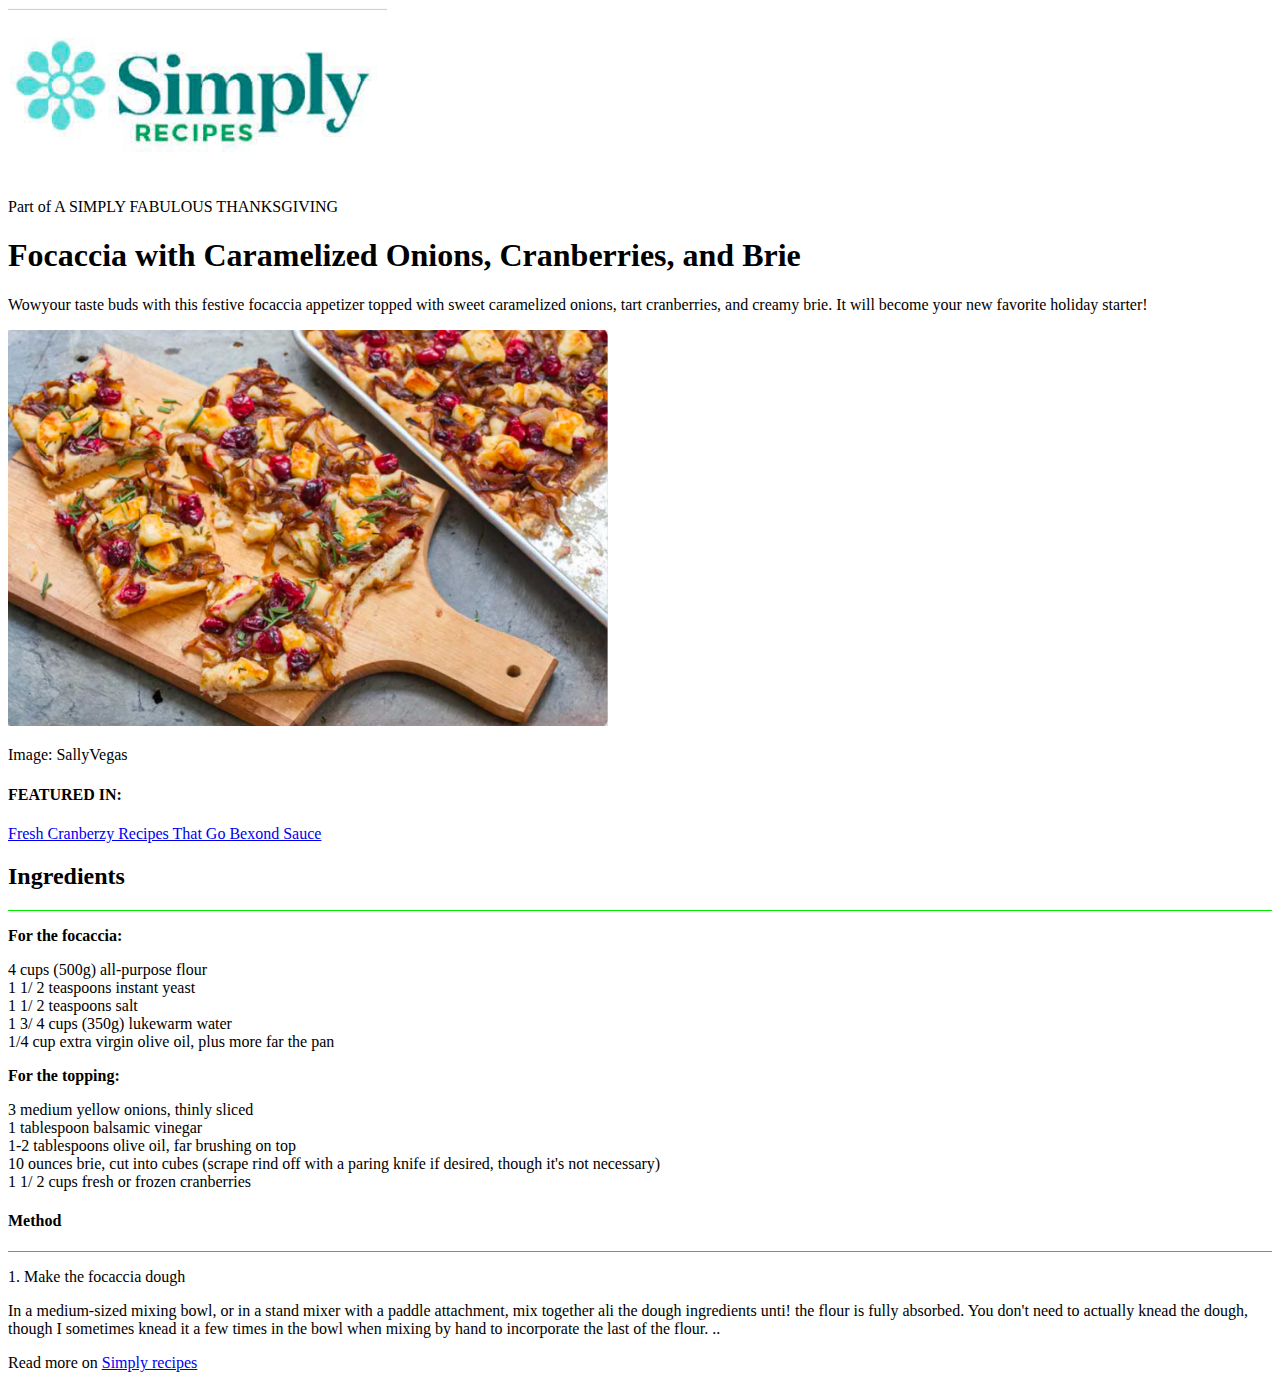
==== M1/S1/g3/index.html @ 07ea854a "compito-g3" ====
<!DOCTYPE html>
<html lang="en">

<head>
    <meta charset="UTF-8">
    <meta name="viewport" content="width=device-width, initial-scale=1.0">
    <title>Document</title>
    <link rel="stylesheet" href="css/styles.css">
</head>

<body>
    <header>
        <img src="assets/logo-mockup.png" width="30%">
        <p>Part of A SIMPLY FABULOUS THANKSGIVING</p>
    </header>

    <div class="container"></div>
        <!--titolo e foto--> 
        <div>
            <h1>Focaccia with Caramelized Onions,
                Cranberries, and Brie</h1>
            <p>Wowyour taste buds with this festive focaccia appetizer topped with sweet caramelized onions, tart
                cranberries, and creamy brie. It will become your new favorite holiday starter!</p>
            <img src="assets/img-mockup.png" width="600px">
            <p>Image: SallyVegas</p>
        </div>

        <div>
            <h4>FEATURED IN:</h4>
            <a href="https://epicode.com/it/">Fresh Cranberzy Recipes That Go Bexond Sauce</a>
        </div>

        <div>
            <h2>Ingredients</h2>
            <hr align=”left” size=”1″ width=”300″ color=”red” noshade>
            <p><b>For the focaccia:</b></p>
            <li>4 cups (500g) all-purpose flour</li>
            <li>1 1/ 2 teaspoons instant yeast</li>
            <li>1 1/ 2 teaspoons salt</li>
            <li>1 3/ 4 cups (350g) lukewarm water</li>
            <li>1/4 cup extra virgin olive oil, plus more far the pan</li>

            <p><b>For the topping:</b></p>
            <li>3 medium yellow onions, thinly sliced</li>
            <li>1 tablespoon balsamic vinegar</li>
            <li>1-2 tablespoons olive oil, far brushing on top</li>
            <li>10 ounces brie, cut into cubes (scrape rind off with a paring knife if desired, though it's not
                necessary)</li>
            <li>1 1/ 2 cups fresh or frozen cranberries</li>
        </div>

        <div>
            <h4>Method</h4>
            <hr align=”left” size=”1″ width=”300″ color=”red” noshade>
            <p>1. Make the focaccia dough</p>
            <p>In a medium-sized mixing bowl, or in a stand mixer with a paddle attachment, mix together ali
                the dough ingredients unti! the flour is fully absorbed. You don't need to actually knead the
                dough, though I sometimes knead it a few times in the bowl when mixing by hand to incorporate
                the last of the flour. ..</p>
        </div>

    </main>

    <footer id="footer">
        <p>Read more on <a href="http://www.epicode.it">Simply recipes</a></p>
    </footer>

</body>
---- M1/S1/g3/css/styles.css ----
div
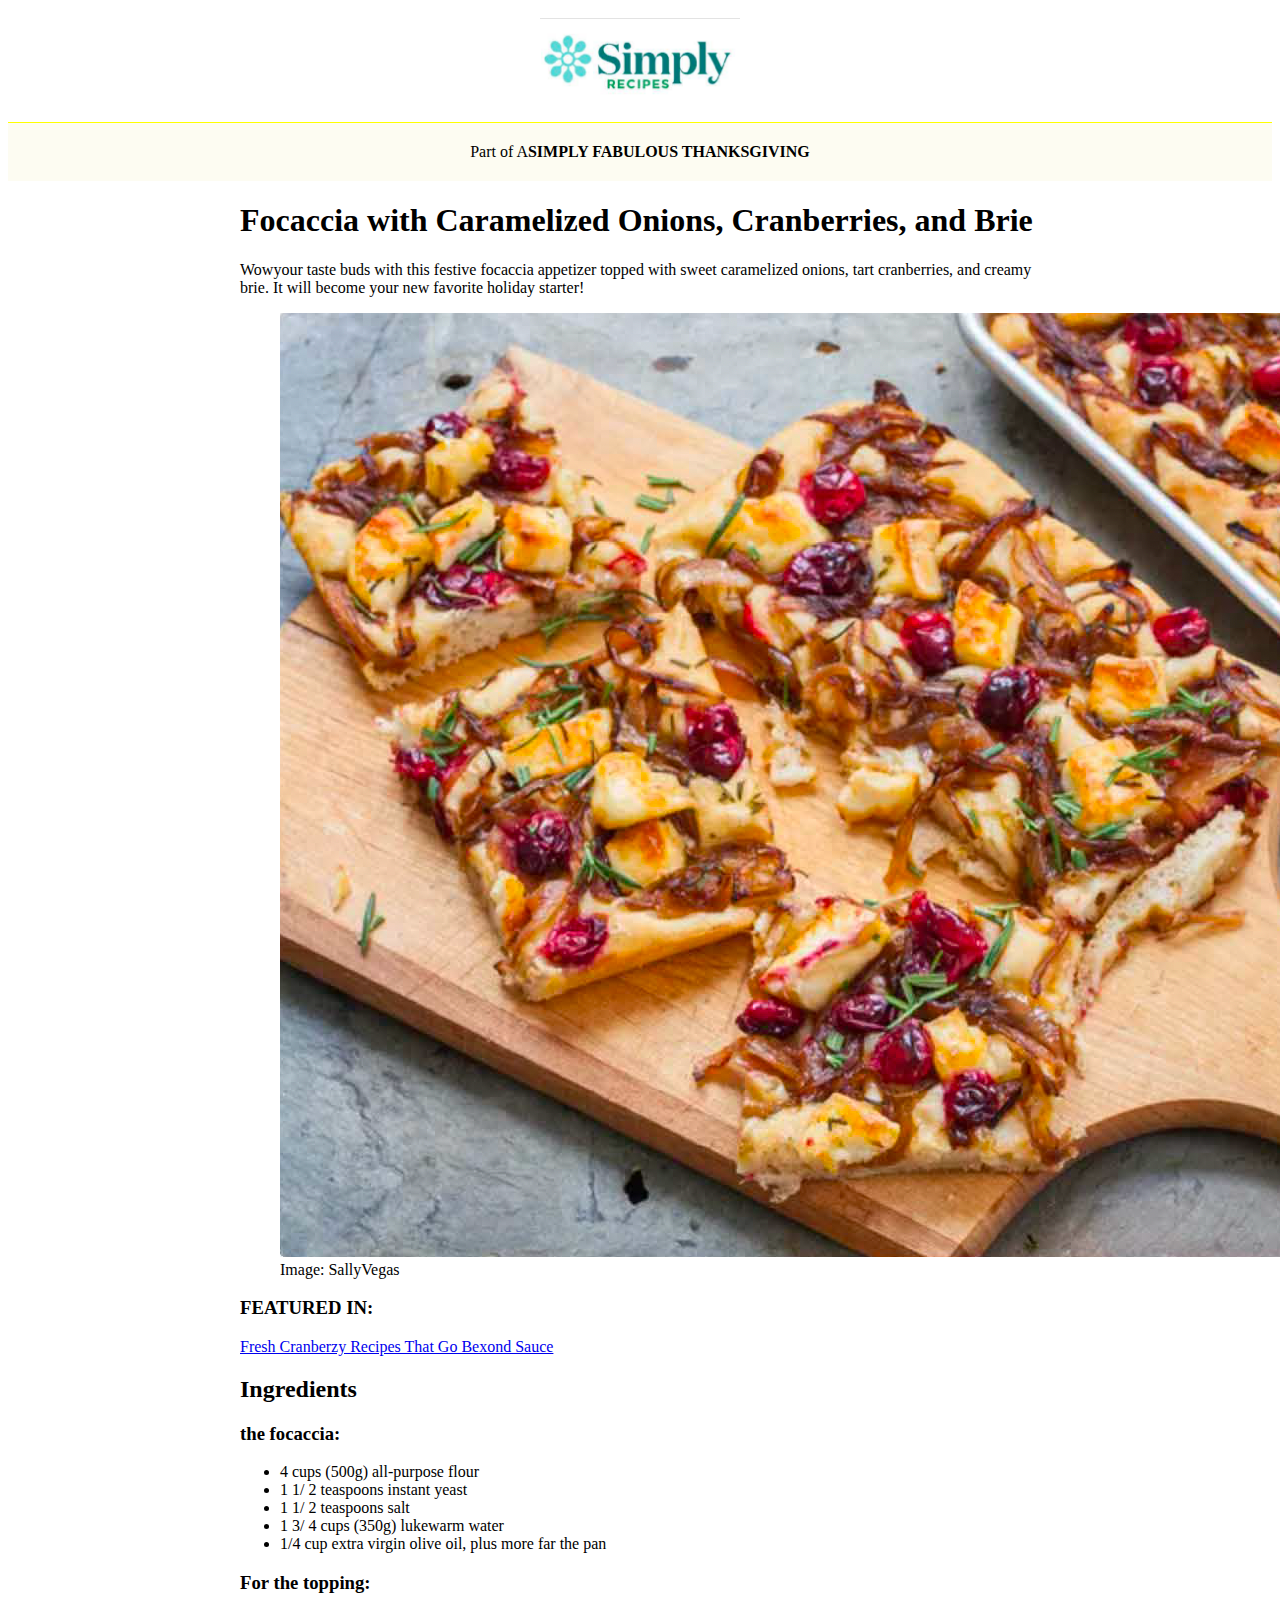
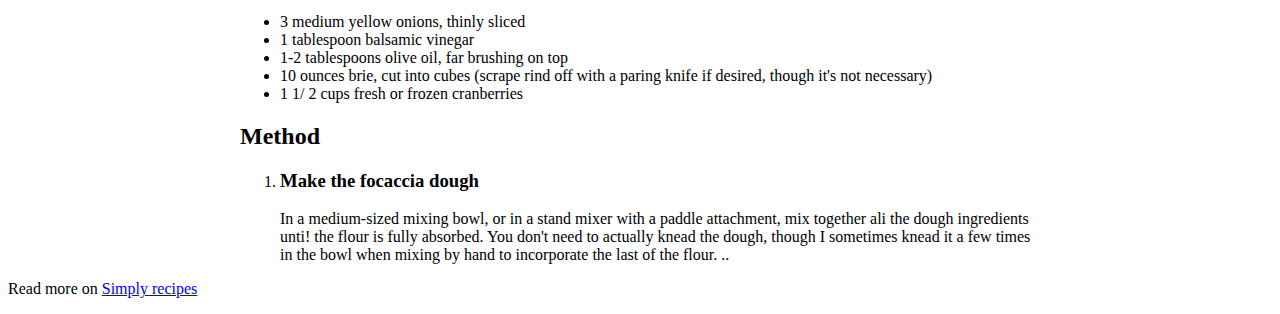
==== commit e8b8043e: "compito aggiornato" ====
--- a/M1/S1/g3/index.html
+++ b/M1/S1/g3/index.html
@@ -9,57 +9,63 @@
 </head>
 
 <body>
-    <header>
-        <img src="assets/logo-mockup.png" width="30%">
-        <p>Part of A SIMPLY FABULOUS THANKSGIVING</p>
-    </header>
+     <!--testata del sito: logo--> 
+        <header id="header">
+            <div class="logo-container">
+                <img src="assets/logo-mockup.png" alt="logo">
+            </div>
+            <div class="testo-con-barra">Part of A<b>SIMPLY FABULOUS THANKSGIVING</b></div>
+        </header>
 
-    <div class="container"></div>
-        <!--titolo e foto--> 
-        <div>
-            <h1>Focaccia with Caramelized Onions,
-                Cranberries, and Brie</h1>
-            <p>Wowyour taste buds with this festive focaccia appetizer topped with sweet caramelized onions, tart
-                cranberries, and creamy brie. It will become your new favorite holiday starter!</p>
-            <img src="assets/img-mockup.png" width="600px">
-            <p>Image: SallyVegas</p>
+    <!--corpo del sito--> 
+        <div class="container">
+
+            <main>
+
+                <h1>Focaccia with Caramelized Onions, Cranberries, and Brie</h1>
+                <p>Wowyour taste buds with this festive focaccia appetizer topped with sweet caramelized onions, tart cranberries, and creamy brie. It will become your new favorite holiday starter!</p>
+                    <figure class="foto">
+                        <img src="assets/img-mockup.png">
+                        <figcaption>Image: SallyVegas</figcaption>
+                    </figure>
+            
+                <div class="featured">
+                    <h3>FEATURED IN:</h3>
+                    <p><a href="https://epicode.com/it/">Fresh Cranberzy Recipes That Go Bexond Sauce</a></p>
+                </div>
+
+                <h2 class="titolo-bordo">Ingredients</h2>
+                <div class="lista ingredienti"><h3>the focaccia:</h3></div>
+                    <ul>
+                        <li>4 cups (500g) all-purpose flour</li>
+                        <li>1 1/ 2 teaspoons instant yeast</li>
+                        <li>1 1/ 2 teaspoons salt</li>
+                        <li>1 3/ 4 cups (350g) lukewarm water</li>
+                        <li>1/4 cup extra virgin olive oil, plus more far the pan</li>
+                    </ul>
+
+                <div class="lista ingredienti"><h3>For the topping:</h3></div>
+                    <ul>
+                        <li>3 medium yellow onions, thinly  sliced</li>
+                        <li>1 tablespoon balsamic vinegar</li>
+                        <li>1-2 tablespoons olive oil, far brushing on top</li>
+                        <li>10 ounces brie, cut into cubes (scrape rind off with a paring knife if desired, though it's not
+                                necessary)</li>
+                        <li>1 1/ 2 cups fresh or frozen cranberries</li>
+                    </ul>
+
+                    <h2 class="titolo-bordo">Method</h2>
+                        <ol>
+                            <li>
+                                <h3>Make the focaccia dough</h3>
+                                <p>In a medium-sized mixing bowl, or in a stand mixer with a paddle attachment, mix together ali
+                                    the dough ingredients unti! the flour is fully absorbed. You don't need to actually knead the
+                                    dough, though I sometimes knead it a few times in the bowl when mixing by hand to incorporate
+                                    the last of the flour. ..</p>
+                            </li>
+                        </ol>
+            </main> 
         </div>
-
-        <div>
-            <h4>FEATURED IN:</h4>
-            <a href="https://epicode.com/it/">Fresh Cranberzy Recipes That Go Bexond Sauce</a>
-        </div>
-
-        <div>
-            <h2>Ingredients</h2>
-            <hr align=”left” size=”1″ width=”300″ color=”red” noshade>
-            <p><b>For the focaccia:</b></p>
-            <li>4 cups (500g) all-purpose flour</li>
-            <li>1 1/ 2 teaspoons instant yeast</li>
-            <li>1 1/ 2 teaspoons salt</li>
-            <li>1 3/ 4 cups (350g) lukewarm water</li>
-            <li>1/4 cup extra virgin olive oil, plus more far the pan</li>
-
-            <p><b>For the topping:</b></p>
-            <li>3 medium yellow onions, thinly sliced</li>
-            <li>1 tablespoon balsamic vinegar</li>
-            <li>1-2 tablespoons olive oil, far brushing on top</li>
-            <li>10 ounces brie, cut into cubes (scrape rind off with a paring knife if desired, though it's not
-                necessary)</li>
-            <li>1 1/ 2 cups fresh or frozen cranberries</li>
-        </div>
-
-        <div>
-            <h4>Method</h4>
-            <hr align=”left” size=”1″ width=”300″ color=”red” noshade>
-            <p>1. Make the focaccia dough</p>
-            <p>In a medium-sized mixing bowl, or in a stand mixer with a paddle attachment, mix together ali
-                the dough ingredients unti! the flour is fully absorbed. You don't need to actually knead the
-                dough, though I sometimes knead it a few times in the bowl when mixing by hand to incorporate
-                the last of the flour. ..</p>
-        </div>
-
-    </main>
 
     <footer id="footer">
         <p>Read more on <a href="http://www.epicode.it">Simply recipes</a></p>
--- a/M1/S1/g3/css/styles.css
+++ b/M1/S1/g3/css/styles.css
@@ -1 +1,23 @@
-div+.logo-container{
+    padding: 10px;
+    text-align:center;
+}
+.logo-container img{
+    width: 200px;
+}
+
+.testo-con-barra{
+    border-top: 1px solid yellow;
+    background-color: #FDFCF2;
+    padding: 20px;
+    text-align: center;
+}
+
+.container{
+    width: 800px;
+    margin: 0 auto;
+}
+
+.foto{
+    width: 100%;
+}